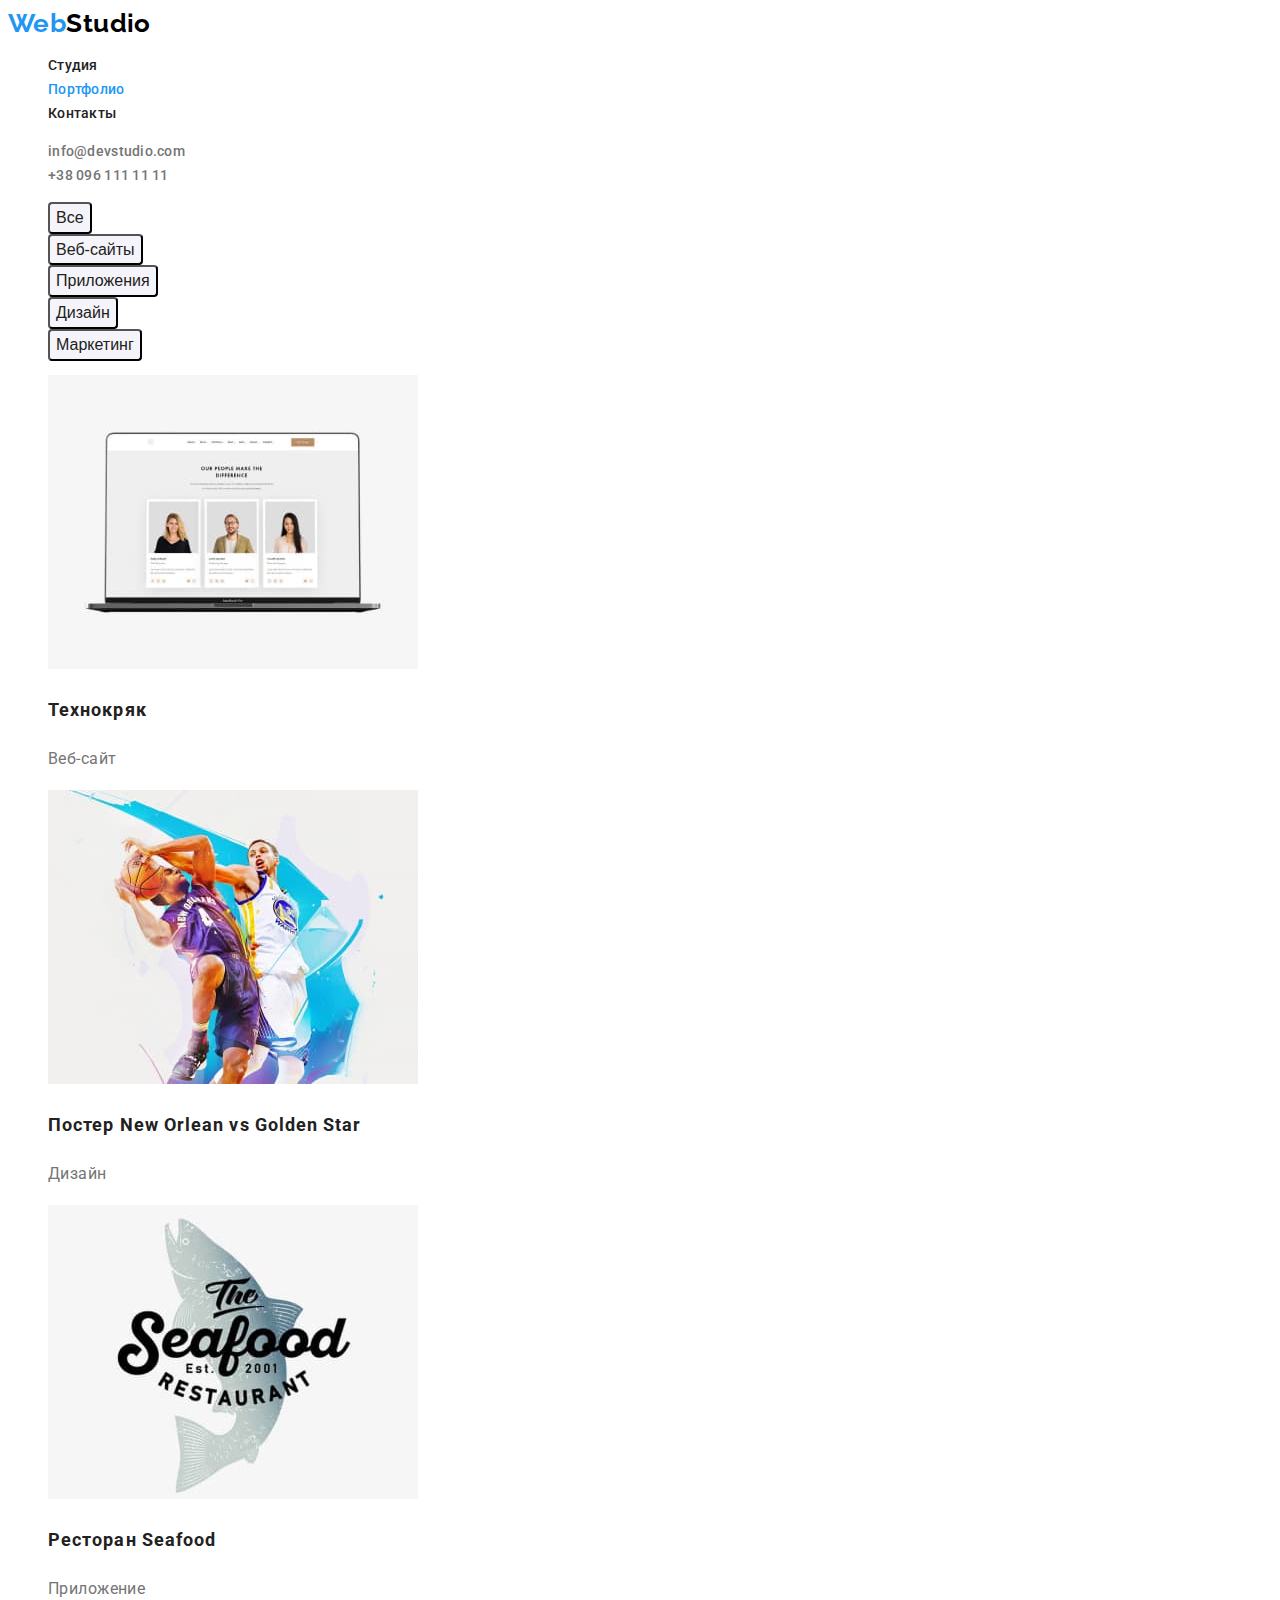
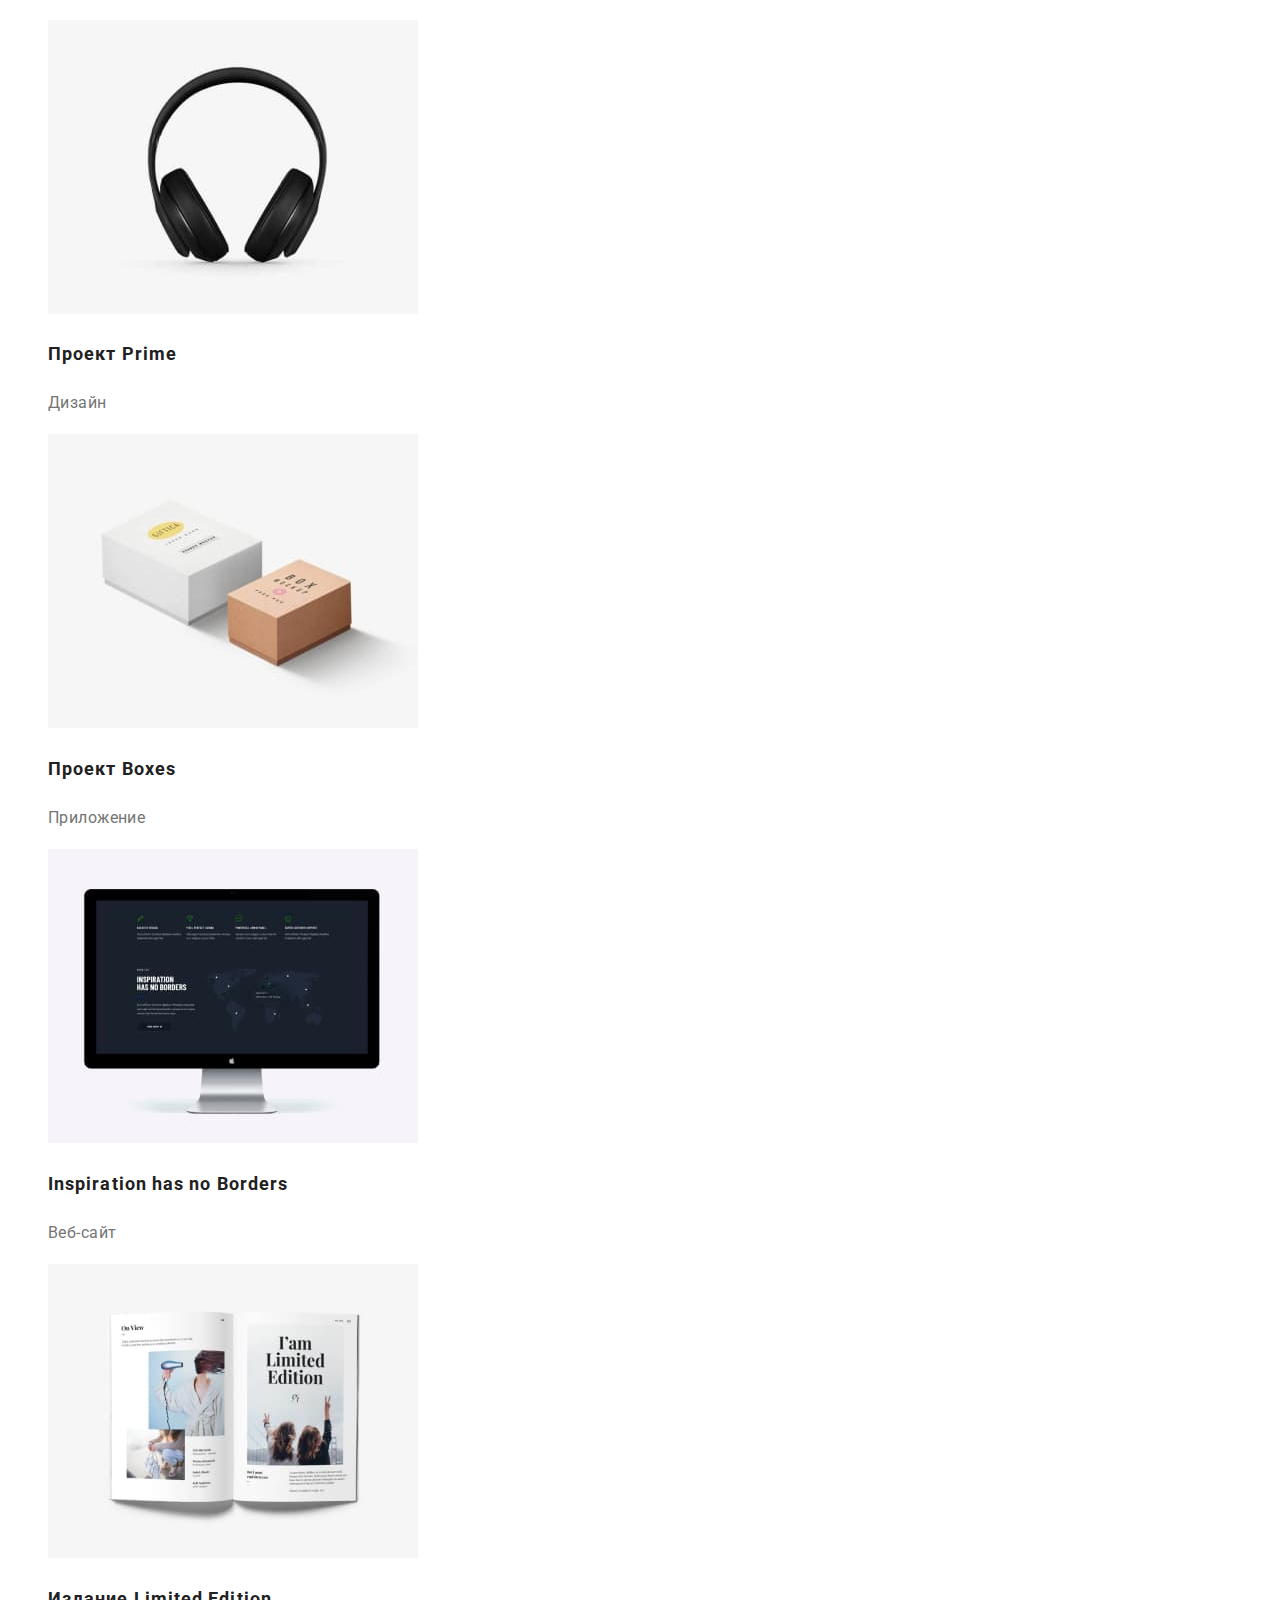
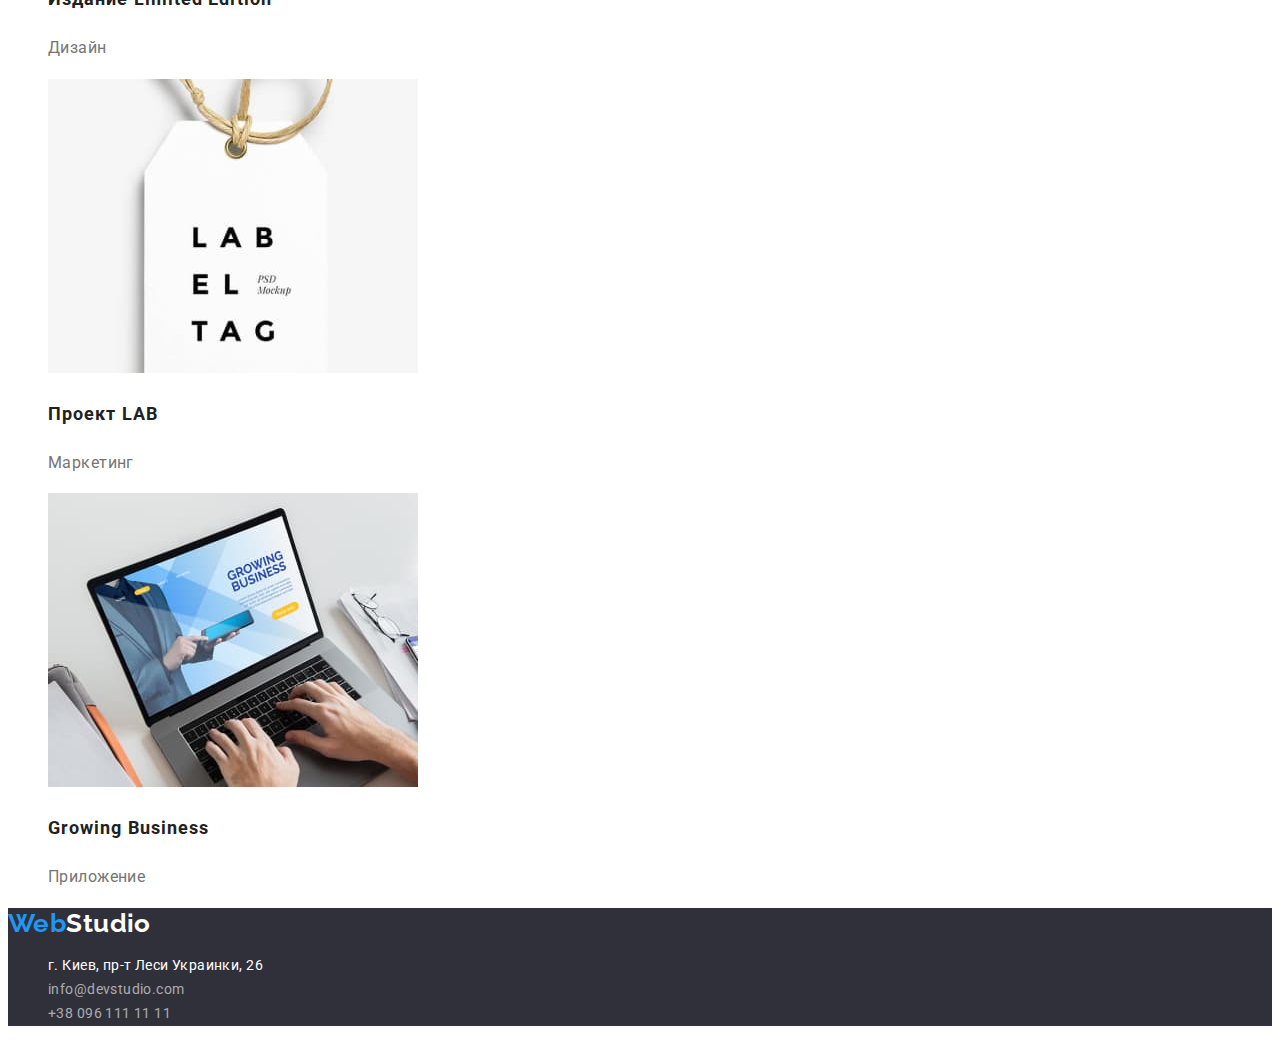
==== portfolio.html @ 273ff17f "склонировал репозиторий" ====
<!DOCTYPE html>
<html lang="ru">
  <head>
    <meta charset="UTF-8" />
    <meta http-equiv="X-UA-Compatible" content="IE=edge" />
    <meta name="viewport" content="width=device-width, initial-scale=1.0" />
    <link
      rel="stylesheet"
      href="https://cdnjs.cloudflare.com/ajax/libs/modern-normalize/1.1.0/modern-normalize.min.css"
      integrity="sha512-wpPYUAdjBVSE4KJnH1VR1HeZfpl1ub8YT/NKx4PuQ5NmX2tKuGu6U/JRp5y+Y8XG2tV+wKQpNHVUX03MfMFn9Q=="
      crossorigin="anonymous"
      referrerpolicy="no-referrer"
    />
    <link rel="preconnect" href="https://fonts.googleapis.com" />
    <link rel="preconnect" href="https://fonts.gstatic.com" crossorigin />
    <link
      href="https://fonts.googleapis.com/css2?family=Raleway:wght@700&family=Roboto:wght@400;500;700;900&display=swap"
      rel="stylesheet"
    />
    <link rel="stylesheet" href="./css/style.css" />
    <title>Портфолио</title>
  </head>
  <body>
    <header>
      <nav>
        <a class="logo link" href="./index.html">Web<span class="logo-dark">Studio</span></a>
        <ul class="site-nav list">
          <li class="item"><a class="link" href="./index.html">Студия</a></li>
          <li class="item"><a class="link current" href="./portfolio.html">Портфолио</a></li>
          <li class="item"><a class="link" href="/">Контакты</a></li>
        </ul>
      </nav>
      <ul class="contacts-nav list">
        <li class="item">
          <a class="link" href="mailto:info@devstudio.com">info@devstudio.com</a>
        </li>
        <li class="item"><a class="link" href="tel:+380961111111">+38 096 111 11 11</a></li>
      </ul>
    </header>
    <main>
      <section class="section">
        <div class="container">
          <h1 class="filter-title visually-hidden">Фильтр наших работ</h1>
          <ul class="filter list">
            <li class="filter-item"><button class="filter-button" type="button">Все</button></li>
            <li class="filter-item">
              <button class="filter-button" type="button">Веб-сайты</button>
            </li>
            <li class="filter-item">
              <button class="filter-button" type="button">Приложения</button>
            </li>
            <li class="filter-item"><button class="filter-button" type="button">Дизайн</button></li>
            <li class="filter-item">
              <button class="filter-button" type="button">Маркетинг</button>
            </li>
          </ul>
          <ul class="section-items list">
            <li class="section-item">
              <img src="./images/pimg1.jpg" alt="Страница веб-сайта" width="370" />
              <h2 class="subtitle">Технокряк</h2>
              <p class="text">Веб-сайт</p>
            </li>
            <li class="section-item">
              <img src="./images/pimg2.jpg" alt="Постер New Orlean vs Golden Star" width="370" />
              <h2 class="subtitle">Постер New Orlean vs Golden Star</h2>
              <p class="text">Дизайн</p>
            </li>
            <li class="section-item">
              <img src="./images/pimg3.jpg" alt="Ресторан Seafood" width="370" />
              <h2 class="subtitle">Ресторан Seafood</h2>
              <p class="text">Приложение</p>
            </li>
            <li class="section-item">
              <img src="./images/pimg4.jpg" alt="Наушники" width="370" />
              <h2 class="subtitle">Проект Prime</h2>
              <p class="text">Дизайн</p>
            </li>
            <li class="section-item">
              <img src="./images/pimg5.jpg" alt="Белая и коричневая коробки" width="370" />
              <h2 class="subtitle">Проект Boxes</h2>
              <p class="text">Приложение</p>
            </li>
            <li class="section-item">
              <img
                src="./images/pimg6.jpg"
                alt="Страница сайта Inspiration has no Borders"
                width="370"
              />
              <h2 class="subtitle">Inspiration has no Borders</h2>
              <p class="text">Веб-сайт</p>
            </li>
            <li class="section-item">
              <img src="./images/pimg7.jpg" alt="Открытый журнал" width="370" />
              <h2 class="subtitle">Издание Limited Edition</h2>
              <p class="text">Дизайн</p>
            </li>
            <li class="section-item">
              <img src="./images/pimg8.jpg" alt="Брелок с надписью LAB EL TAG" width="370" />
              <h2 class="subtitle">Проект LAB</h2>
              <p class="text">Маркетинг</p>
            </li>
            <li class="section-item">
              <img
                src="./images/pimg9.jpg"
                alt="Открытый ноутбук со страницей Growing Business"
                width="370"
              />
              <h2 class="subtitle">Growing Business</h2>
              <p class="text">Приложение</p>
            </li>
          </ul>
        </div>
      </section>
    </main>
    <footer>
      <section class="footer">
        <a class="logo link" href="./index.html">Web<span class="logo-white">Studio</span></a>
        <address class="adress">
          <ul class="adress-info list">
            <li class="item-text">г. Киев, пр-т Леси Украинки, 26</li>
            <li class="item">
              <a class="link" href="mailto:info@devstudio.com">info@devstudio.com</a>
            </li>
            <li class="item"><a class="link" href="tel:+380961111111">+38 096 111 11 11</a></li>
          </ul>
        </address>
      </section>
    </footer>
  </body>
</html>
---- css/style.css ----
:root {
  --text-color-logo: #2196f3;
  --text-color-sec: #212121;
  --text-color-main: #757575;
  --text-color-white: #ffffff;
  --herobgc: #2f303a;
  --mainbgc: #ffffff;
  --secbgc: #f5f4fa;
}
body {
  font-family: Roboto, sans-serif;
  font-size: 14px;
  line-height: 1.71;
  letter-spacing: 0.03em;
  color: var(--text-color-main);
}
.link {
  text-decoration: none;
}
.list {
  list-style-type: none;
}
/* header */
.logo {
  font-family: Raleway;
  font-weight: 700;
  font-size: 26px;
  line-height: 1.19;
  color: var(--text-color-logo);
}
.logo-dark {
  color: #000000;
}
.logo-white {
  color: var(--text-color-white);
}
.site-nav .link:hover,
.site-nav .link:focus {
  color: var(--text-color-logo);
}
.site-nav .link.current {
  color: var(--text-color-logo);
}
.site-nav .link {
  font-weight: 500;
  line-height: 1.14;
  letter-spacing: 0.02em;
  color: var(--text-color-sec);
}
.contacts-nav .link {
  font-weight: 500;
  line-height: 1.14;
  letter-spacing: 0.02em;
  color: var(--text-color-main);
}
.contacts-nav .link:focus,
.contacts-nav .link:hover {
  color: var(--text-color-logo);
}
/* Studio */ /* hero */
.hero {
  background: var(--herobgc);
}
.hero-title {
  font-weight: 900;
  font-size: 44px;
  line-height: 1.36;
  letter-spacing: 0.06em;
  text-transform: uppercase;
  color: var(--text-color-white);
}
.hero-button {
  cursor: pointer;
  font-family: Roboto;
  font-weight: 700;
  font-size: 16px;
  line-height: 1.87;
  text-align: center;
  letter-spacing: 0.06em;
  color: var(--text-color-white);

  background: var(--text-color-logo);
  box-shadow: 0px 4px 4px rgba(0, 0, 0, 0.15);
  border-radius: 4px;
}
/* main */
.section-title {
  font-weight: 700;
  font-size: 36px;
  line-height: 1.16;
  color: var(--text-color-sec);
}
.visually-hidden {
  position: absolute;
  clip: rect(0 0 0 0);
  width: 1px;
  height: 1px;
  margin: -1px;
}
.features-title {
  font-weight: 700;
  line-height: 1.14;
  text-transform: uppercase;
  color: var(--text-color-sec);
}
.section-header {
  font-weight: 500;
  font-size: 16px;
  line-height: 1.18;
  color: var(--text-color-sec);
}

/* footer */
.footer {
  background: var(--herobgc);
}
.adress {
  font-style: normal;
}
.list .item-text {
  color: var(--text-color-white);
}
.adress-info .link {
  color: rgba(255, 255, 255, 0.6);
}
.adress-info .link:focus,
.adress-info .link:hover {
  color: var(--text-color-logo);
}

/* portfolio */
/* button */
.filter .filter-button:focus,
.filter .filter-button:hover {
  color: var(--text-color-white);
  background-color: var(--text-color-logo);
  box-shadow: 0px 3px 1px rgba(0, 0, 0, 0.1), 0px 1px 2px rgba(0, 0, 0, 0.08),
    0px 2px 2px rgba(0, 0, 0, 0.12);
  border-radius: 4px;
}

.filter-button {
  cursor: pointer;
  font-weight: 500;
  font-size: 16px;
  line-height: 1.62;
  text-align: center;
  color: var(--text-color-sec);
  background-color: var(--secbgc);
  border-radius: 4px;
}
.section-items .subtitle {
  font-weight: 700;
  font-size: 18px;
  line-height: 2;
  letter-spacing: 0.06em;
  color: var(--text-color-sec);
}
.section-items .text {
  font-size: 16px;
  line-height: 1.87;
}
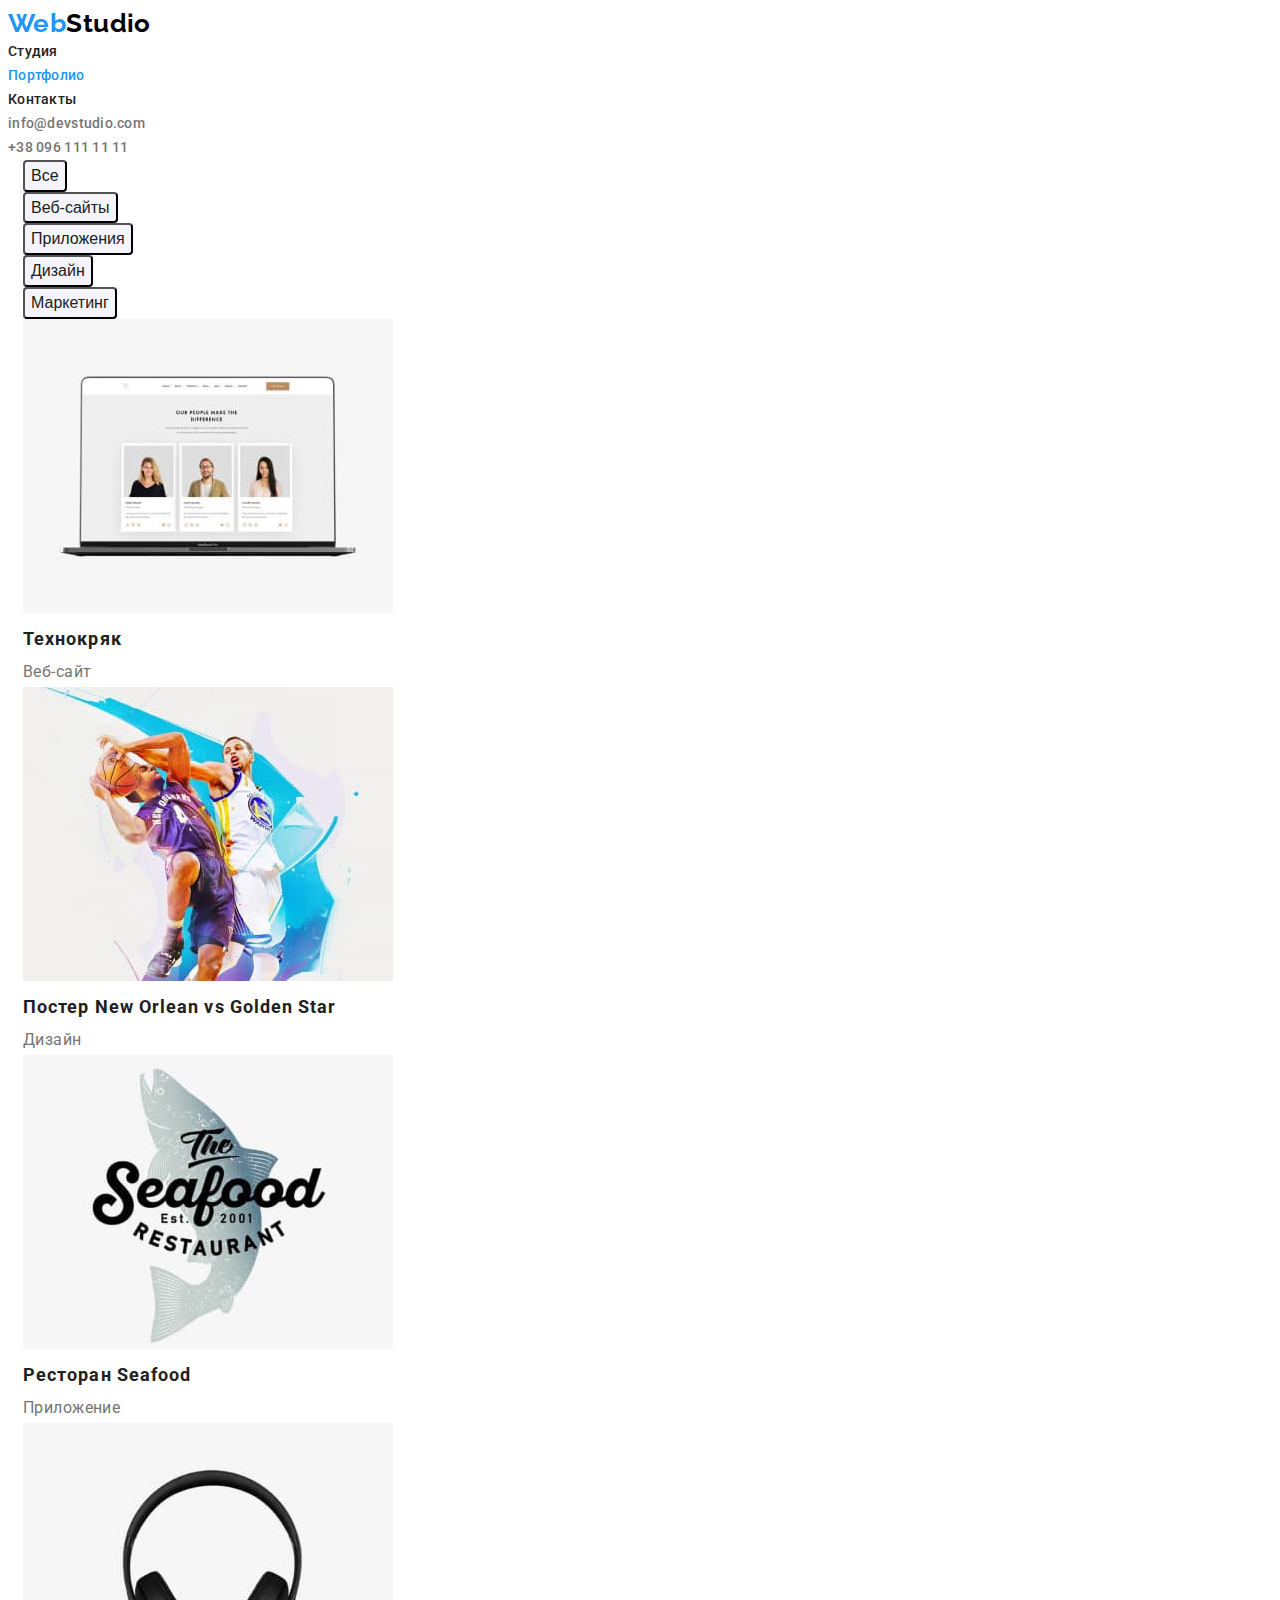
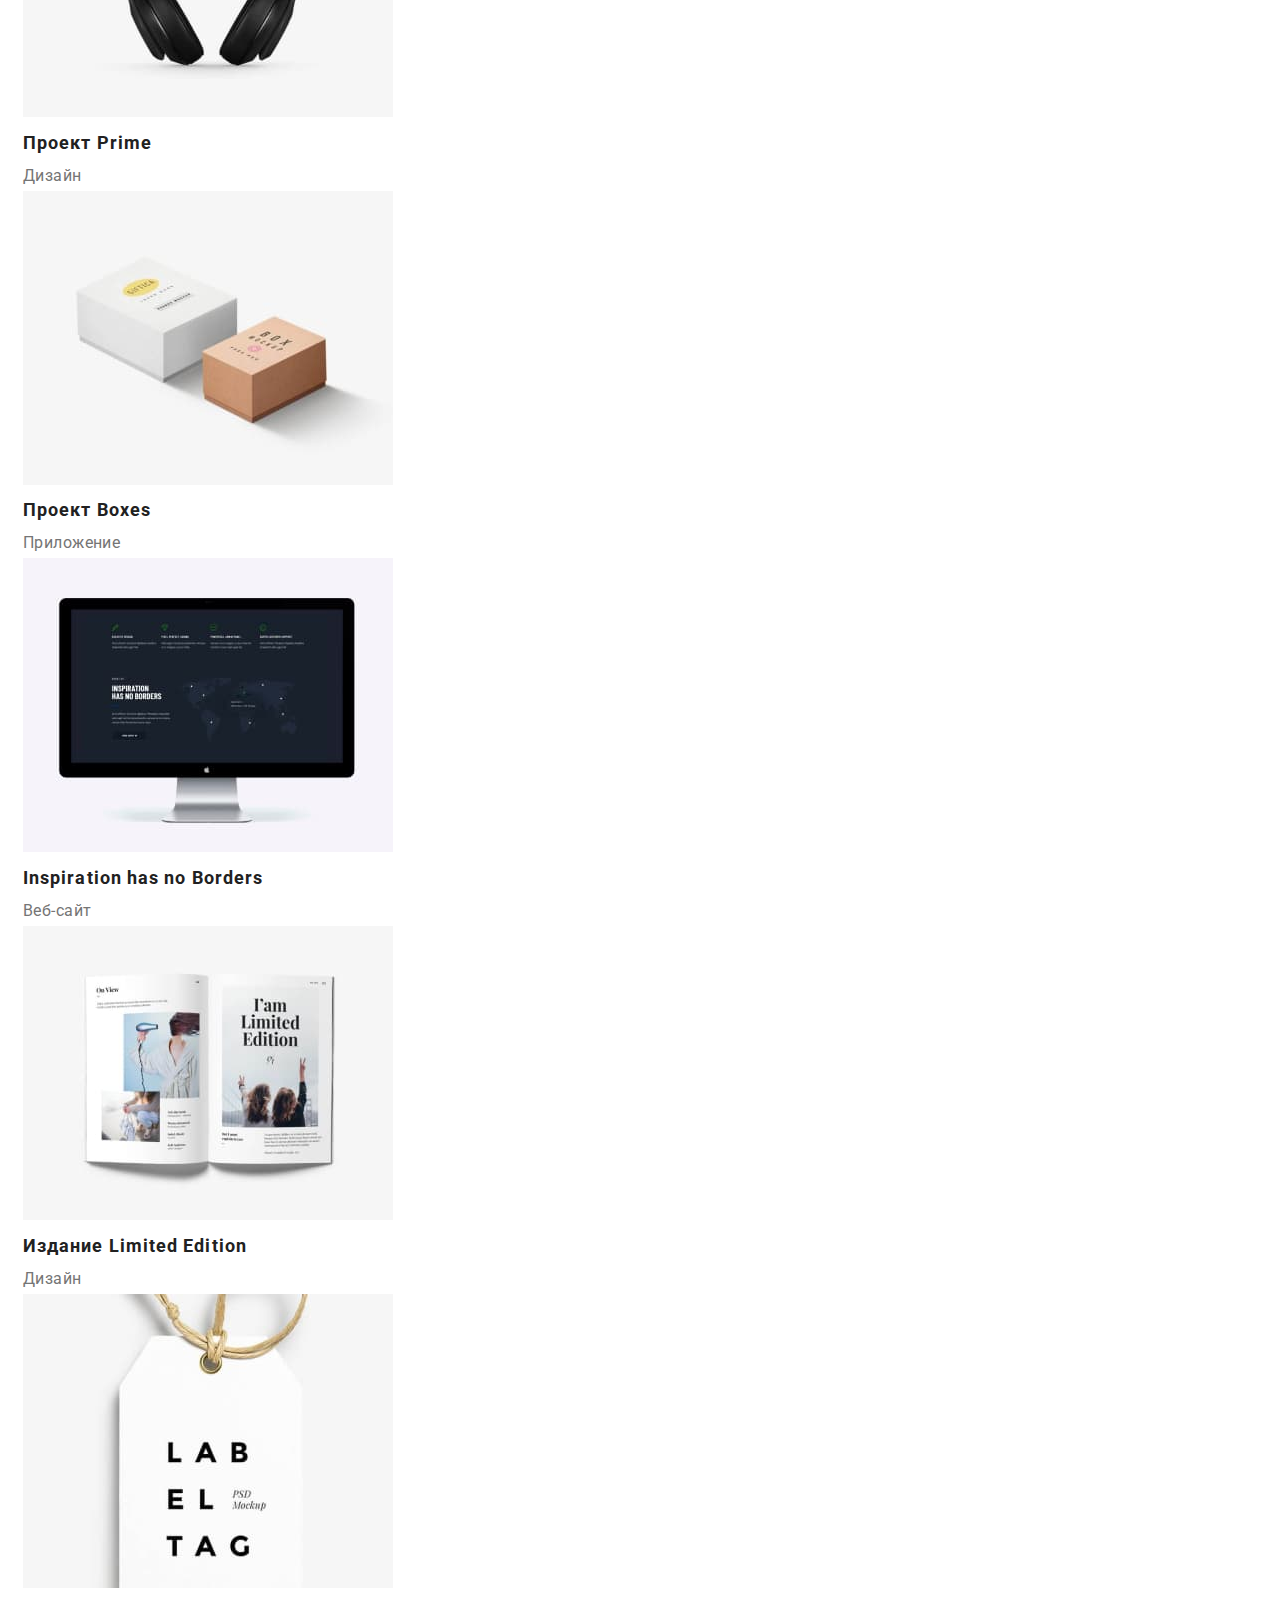
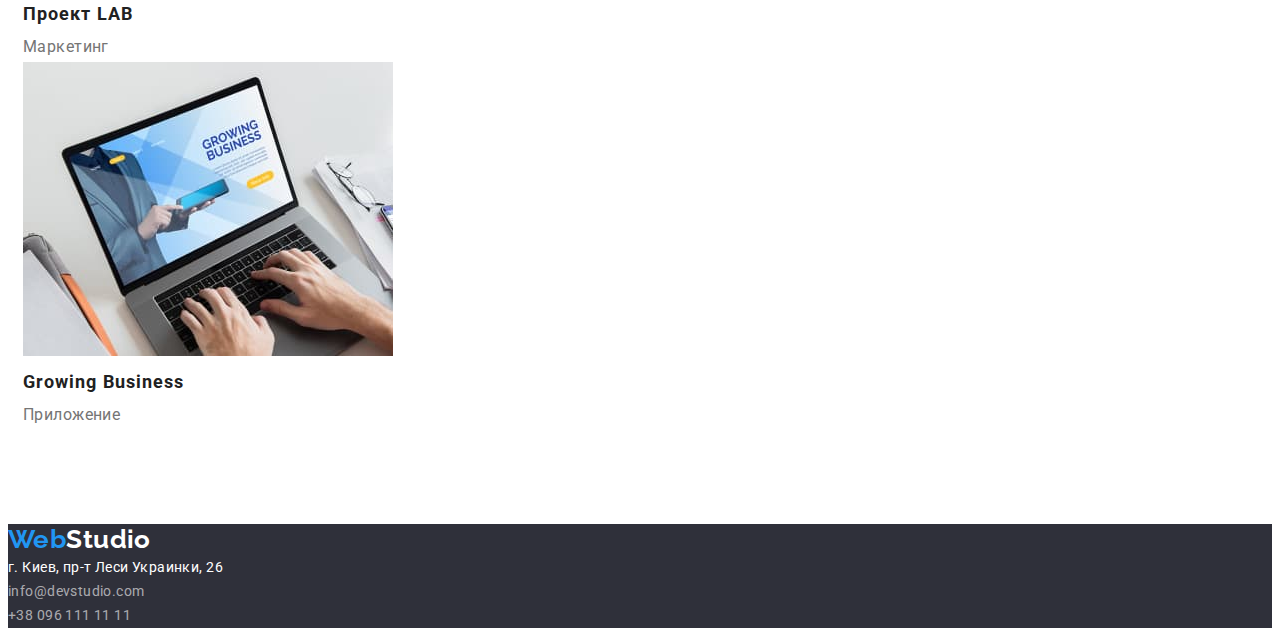
==== commit b740e0d1: "Добавил отступы" ====
--- a/portfolio.html
+++ b/portfolio.html
@@ -4,18 +4,18 @@
     <meta charset="UTF-8" />
     <meta http-equiv="X-UA-Compatible" content="IE=edge" />
     <meta name="viewport" content="width=device-width, initial-scale=1.0" />
+    <link rel="preconnect" href="https://fonts.googleapis.com" />
+    <link rel="preconnect" href="https://fonts.gstatic.com" crossorigin />
+    <link
+      href="https://fonts.googleapis.com/css2?family=Raleway:wght@700&family=Roboto:wght@400;500;700;900&display=swap"
+      rel="stylesheet"
+    />
     <link
       rel="stylesheet"
       href="https://cdnjs.cloudflare.com/ajax/libs/modern-normalize/1.1.0/modern-normalize.min.css"
       integrity="sha512-wpPYUAdjBVSE4KJnH1VR1HeZfpl1ub8YT/NKx4PuQ5NmX2tKuGu6U/JRp5y+Y8XG2tV+wKQpNHVUX03MfMFn9Q=="
       crossorigin="anonymous"
       referrerpolicy="no-referrer"
-    />
-    <link rel="preconnect" href="https://fonts.googleapis.com" />
-    <link rel="preconnect" href="https://fonts.gstatic.com" crossorigin />
-    <link
-      href="https://fonts.googleapis.com/css2?family=Raleway:wght@700&family=Roboto:wght@400;500;700;900&display=swap"
-      rel="stylesheet"
     />
     <link rel="stylesheet" href="./css/style.css" />
     <title>Портфолио</title>
--- a/css/style.css
+++ b/css/style.css
@@ -14,11 +14,25 @@
   letter-spacing: 0.03em;
   color: var(--text-color-main);
 }
+h1,
+h2,
+h3,
+p {
+  margin-top: 0;
+  margin-bottom: 0;
+}
 .link {
   text-decoration: none;
 }
 .list {
   list-style-type: none;
+  padding: 0;
+  margin: 0;
+}
+.container {
+  width: 1200px;
+  padding-left: 15px;
+  padding-right: 15px;
 }
 /* header */
 .logo {
@@ -59,9 +73,14 @@
 }
 /* Studio */ /* hero */
 .hero {
+  margin-bottom: 94px;
+  text-align: center;
+  width: 1600px;
+  height: 600px;
   background: var(--herobgc);
 }
 .hero-title {
+  margin-bottom: 30px;
   font-weight: 900;
   font-size: 44px;
   line-height: 1.36;
@@ -78,13 +97,16 @@
   text-align: center;
   letter-spacing: 0.06em;
   color: var(--text-color-white);
-
-  background: var(--text-color-logo);
+  min-width: 200px;
+  background-color: var(--text-color-logo);
   box-shadow: 0px 4px 4px rgba(0, 0, 0, 0.15);
   border-radius: 4px;
+  border-color: transparent;
 }
 /* main */
 .section-title {
+  margin-bottom: 50px;
+  text-align: center;
   font-weight: 700;
   font-size: 36px;
   line-height: 1.16;
@@ -97,11 +119,18 @@
   height: 1px;
   margin: -1px;
 }
+.features {
+  margin-bottom: 94px;
+}
 .features-title {
+  margin-bottom: 10px;
   font-weight: 700;
   line-height: 1.14;
   text-transform: uppercase;
   color: var(--text-color-sec);
+}
+.section-items {
+  margin-bottom: 94px;
 }
 .section-header {
   font-weight: 500;
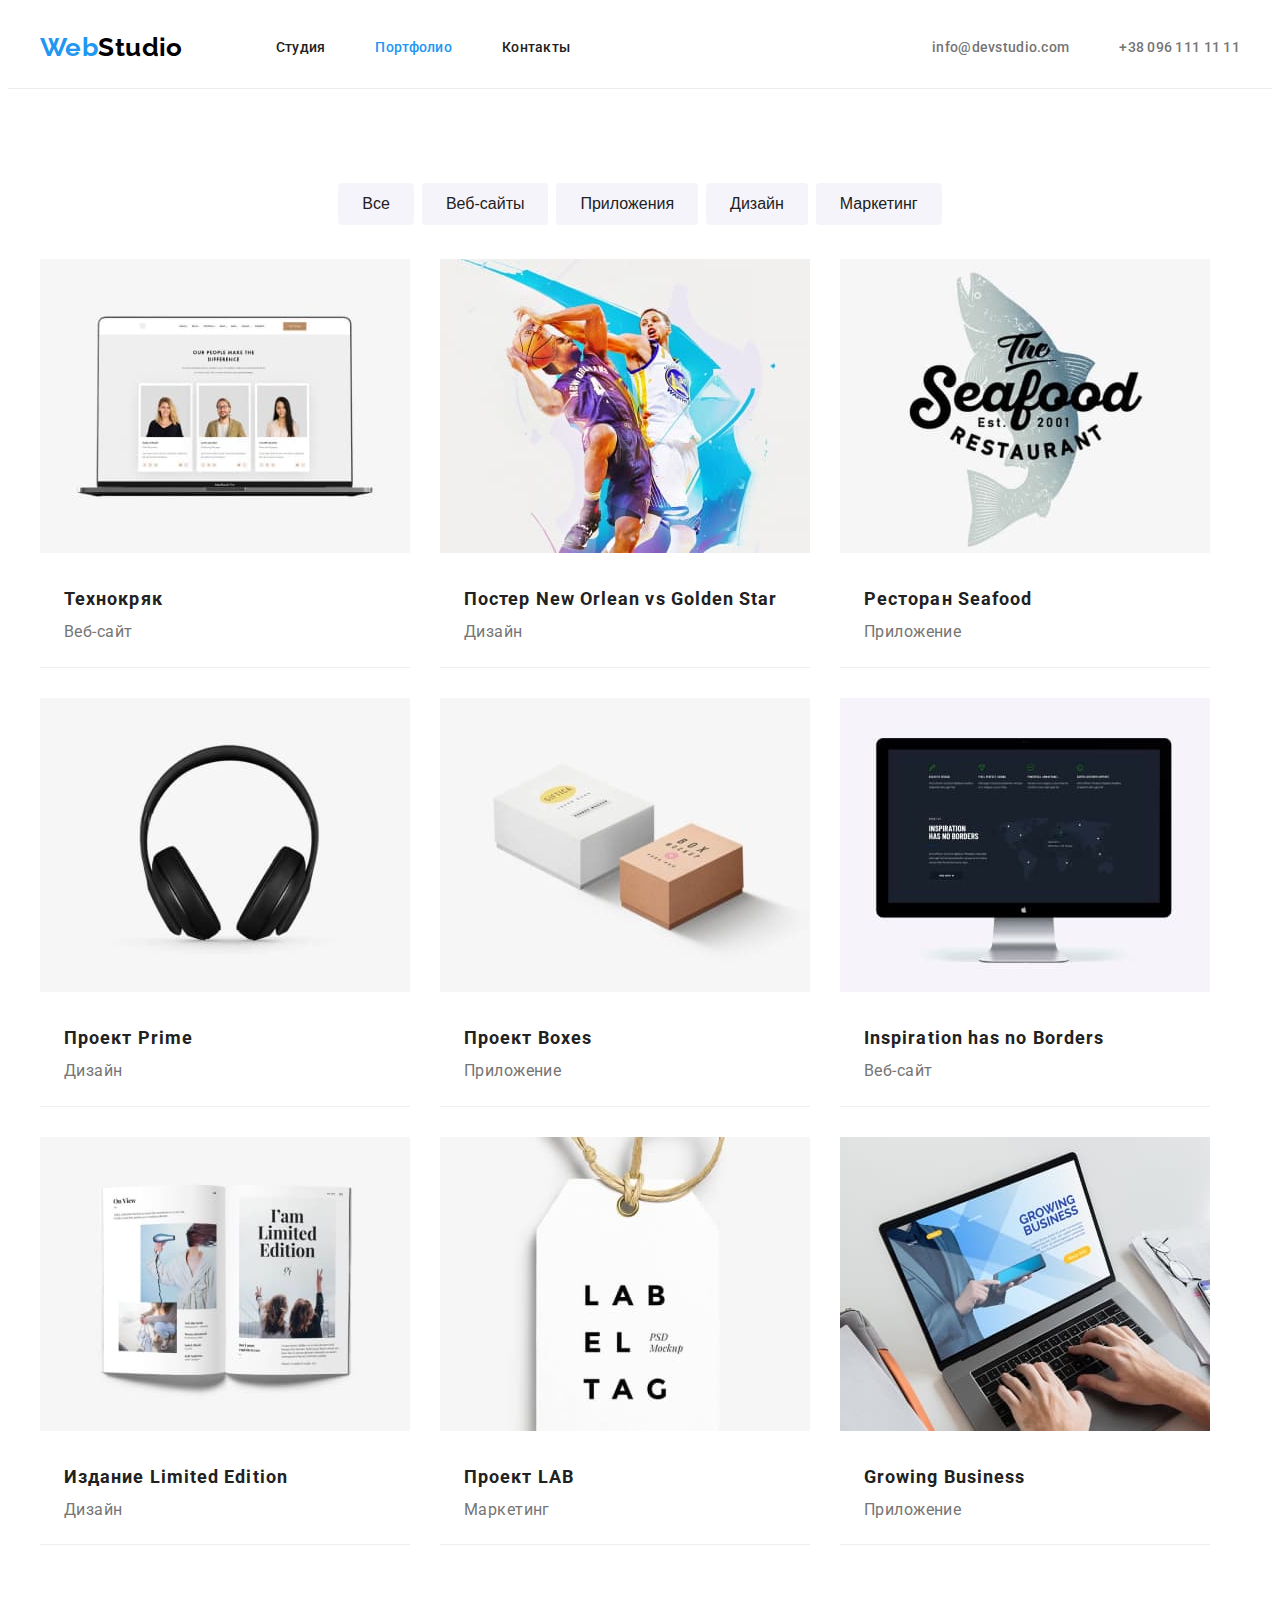
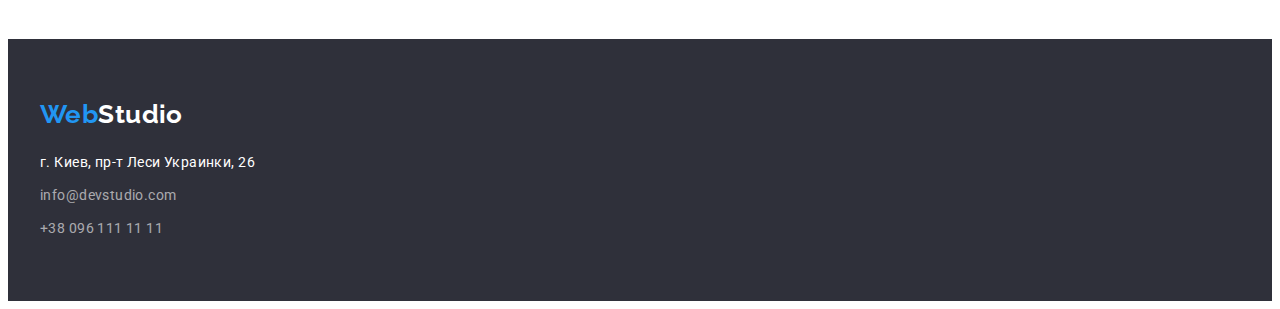
==== commit 013deadf: "Закончил позиционирование" ====
--- a/portfolio.html
+++ b/portfolio.html
@@ -21,23 +21,26 @@
     <title>Портфолио</title>
   </head>
   <body>
-    <header>
-      <nav>
-        <a class="logo link" href="./index.html">Web<span class="logo-dark">Studio</span></a>
-        <ul class="site-nav list">
-          <li class="item"><a class="link" href="./index.html">Студия</a></li>
-          <li class="item"><a class="link current" href="./portfolio.html">Портфолио</a></li>
-          <li class="item"><a class="link" href="/">Контакты</a></li>
+    <header class="page-header">
+      <div class="container main-nav">
+        <nav class="left-nav">
+          <a class="logo link" href="./index.html">Web<span class="logo-dark">Studio</span></a>
+          <ul class="site-nav list">
+            <li class="item"><a class="link" href="./index.html">Студия</a></li>
+            <li class="item"><a class="link current" href="./portfolio.html">Портфолио</a></li>
+            <li class="item"><a class="link" href="/">Контакты</a></li>
+          </ul>
+        </nav>
+        <ul class="contacts-nav list">
+          <li class="item">
+            <a class="link" href="mailto:info@devstudio.com">info@devstudio.com</a>
+          </li>
+          <li class="item"><a class="link" href="tel:+380961111111">+38 096 111 11 11</a></li>
         </ul>
-      </nav>
-      <ul class="contacts-nav list">
-        <li class="item">
-          <a class="link" href="mailto:info@devstudio.com">info@devstudio.com</a>
-        </li>
-        <li class="item"><a class="link" href="tel:+380961111111">+38 096 111 11 11</a></li>
-      </ul>
+      </div>
     </header>
     <main>
+      <!-- Фильтр наших работ -->
       <section class="section">
         <div class="container">
           <h1 class="filter-title visually-hidden">Фильтр наших работ</h1>
@@ -54,31 +57,42 @@
               <button class="filter-button" type="button">Маркетинг</button>
             </li>
           </ul>
+          <!-- Примеры работ -->
           <ul class="section-items list">
             <li class="section-item">
               <img src="./images/pimg1.jpg" alt="Страница веб-сайта" width="370" />
-              <h2 class="subtitle">Технокряк</h2>
-              <p class="text">Веб-сайт</p>
+              <div class="examples">
+                <h2 class="subtitle">Технокряк</h2>
+                <p class="text">Веб-сайт</p>
+              </div>
             </li>
             <li class="section-item">
               <img src="./images/pimg2.jpg" alt="Постер New Orlean vs Golden Star" width="370" />
-              <h2 class="subtitle">Постер New Orlean vs Golden Star</h2>
-              <p class="text">Дизайн</p>
+              <div class="examples">
+                <h2 class="subtitle">Постер New Orlean vs Golden Star</h2>
+                <p class="text">Дизайн</p>
+              </div>
             </li>
             <li class="section-item">
               <img src="./images/pimg3.jpg" alt="Ресторан Seafood" width="370" />
-              <h2 class="subtitle">Ресторан Seafood</h2>
-              <p class="text">Приложение</p>
+              <div class="examples">
+                <h2 class="subtitle">Ресторан Seafood</h2>
+                <p class="text">Приложение</p>
+              </div>
             </li>
             <li class="section-item">
               <img src="./images/pimg4.jpg" alt="Наушники" width="370" />
-              <h2 class="subtitle">Проект Prime</h2>
-              <p class="text">Дизайн</p>
+              <div class="examples">
+                <h2 class="subtitle">Проект Prime</h2>
+                <p class="text">Дизайн</p>
+              </div>
             </li>
             <li class="section-item">
               <img src="./images/pimg5.jpg" alt="Белая и коричневая коробки" width="370" />
-              <h2 class="subtitle">Проект Boxes</h2>
-              <p class="text">Приложение</p>
+              <div class="examples">
+                <h2 class="subtitle">Проект Boxes</h2>
+                <p class="text">Приложение</p>
+              </div>
             </li>
             <li class="section-item">
               <img
@@ -86,18 +100,24 @@
                 alt="Страница сайта Inspiration has no Borders"
                 width="370"
               />
-              <h2 class="subtitle">Inspiration has no Borders</h2>
-              <p class="text">Веб-сайт</p>
+              <div class="examples">
+                <h2 class="subtitle">Inspiration has no Borders</h2>
+                <p class="text">Веб-сайт</p>
+              </div>
             </li>
             <li class="section-item">
               <img src="./images/pimg7.jpg" alt="Открытый журнал" width="370" />
-              <h2 class="subtitle">Издание Limited Edition</h2>
-              <p class="text">Дизайн</p>
+              <div class="examples">
+                <h2 class="subtitle">Издание Limited Edition</h2>
+                <p class="text">Дизайн</p>
+              </div>
             </li>
             <li class="section-item">
               <img src="./images/pimg8.jpg" alt="Брелок с надписью LAB EL TAG" width="370" />
-              <h2 class="subtitle">Проект LAB</h2>
-              <p class="text">Маркетинг</p>
+              <div class="examples">
+                <h2 class="subtitle">Проект LAB</h2>
+                <p class="text">Маркетинг</p>
+              </div>
             </li>
             <li class="section-item">
               <img
@@ -105,8 +125,10 @@
                 alt="Открытый ноутбук со страницей Growing Business"
                 width="370"
               />
-              <h2 class="subtitle">Growing Business</h2>
-              <p class="text">Приложение</p>
+              <div class="examples">
+                <h2 class="subtitle">Growing Business</h2>
+                <p class="text">Приложение</p>
+              </div>
             </li>
           </ul>
         </div>
@@ -114,16 +136,20 @@
     </main>
     <footer>
       <section class="footer">
-        <a class="logo link" href="./index.html">Web<span class="logo-white">Studio</span></a>
-        <address class="adress">
-          <ul class="adress-info list">
-            <li class="item-text">г. Киев, пр-т Леси Украинки, 26</li>
-            <li class="item">
-              <a class="link" href="mailto:info@devstudio.com">info@devstudio.com</a>
-            </li>
-            <li class="item"><a class="link" href="tel:+380961111111">+38 096 111 11 11</a></li>
-          </ul>
-        </address>
+        <div class="container">
+          <a class="logo link" href="./index.html">Web<span class="logo-white">Studio</span></a>
+          <address class="adress">
+            <ul class="adress-info list">
+              <li class="item">
+                <a class="link adress-link" href="#">г. Киев, пр-т Леси Украинки, 26</a>
+              </li>
+              <li class="item">
+                <a class="link" href="mailto:info@devstudio.com">info@devstudio.com</a>
+              </li>
+              <li class="item"><a class="link" href="tel:+380961111111">+38 096 111 11 11</a></li>
+            </ul>
+          </address>
+        </div>
       </section>
     </footer>
   </body>
--- a/css/style.css
+++ b/css/style.css
@@ -31,11 +31,26 @@
 }
 .container {
   width: 1200px;
-  padding-left: 15px;
-  padding-right: 15px;
+  padding: 0 15px;
+  margin: 0 auto;
 }
 /* header */
+.page-header {
+  border-bottom-width: 1px;
+  border-bottom-style: solid;
+  border-bottom-color: #ececec;
+  min-height: 80px;
+}
+.main-nav {
+  display: flex;
+  align-items: center;
+}
+.left-nav {
+  display: flex;
+}
 .logo {
+  margin-top: 24px;
+  margin-bottom: 25px;
   font-family: Raleway;
   font-weight: 700;
   font-size: 26px;
@@ -47,6 +62,14 @@
 }
 .logo-white {
   color: var(--text-color-white);
+}
+.site-nav {
+  display: flex;
+  align-items: center;
+  margin-left: 93px;
+}
+.site-nav .item:not(:last-child) {
+  margin-right: 50px;
 }
 .site-nav .link:hover,
 .site-nav .link:focus {
@@ -60,6 +83,13 @@
   line-height: 1.14;
   letter-spacing: 0.02em;
   color: var(--text-color-sec);
+}
+.contacts-nav {
+  display: flex;
+  margin-left: auto;
+}
+.contacts-nav .item:not(:last-child) {
+  margin-right: 50px;
 }
 .contacts-nav .link {
   font-weight: 500;
@@ -74,13 +104,18 @@
 /* Studio */ /* hero */
 .hero {
   margin-bottom: 94px;
+  padding: 200px 0 280px;
+  margin-left: auto;
+  margin-right: auto;
   text-align: center;
-  width: 1600px;
-  height: 600px;
+  min-height: 600px;
   background: var(--herobgc);
 }
 .hero-title {
   margin-bottom: 30px;
+  margin-left: auto;
+  margin-right: auto;
+  width: 696px;
   font-weight: 900;
   font-size: 44px;
   line-height: 1.36;
@@ -94,10 +129,10 @@
   font-weight: 700;
   font-size: 16px;
   line-height: 1.87;
-  text-align: center;
   letter-spacing: 0.06em;
   color: var(--text-color-white);
   min-width: 200px;
+  min-height: 50px;
   background-color: var(--text-color-logo);
   box-shadow: 0px 4px 4px rgba(0, 0, 0, 0.15);
   border-radius: 4px;
@@ -120,7 +155,14 @@
   margin: -1px;
 }
 .features {
+  display: flex;
   margin-bottom: 94px;
+}
+.features-item {
+  width: 270px;
+}
+.features-item:not(:last-child) {
+  margin-right: 30px;
 }
 .features-title {
   margin-bottom: 10px;
@@ -129,8 +171,46 @@
   text-transform: uppercase;
   color: var(--text-color-sec);
 }
-.section-items {
+.section-img {
+  display: flex;
   margin-bottom: 94px;
+}
+.section-item:not(:last-child) {
+  margin-right: 30px;
+}
+.picture {
+  display: block;
+}
+.team-desc {
+  padding: 30px 0;
+}
+.section-team {
+  min-height: 648px;
+  margin-left: auto;
+  margin-right: auto;
+  background-color: var(--secbgc);
+}
+.subject {
+  padding-top: 94px;
+  padding-bottom: 50px;
+  margin-bottom: 0px;
+}
+.section-desc {
+  display: flex;
+  text-align: center;
+}
+.section-desc .item {
+  background: #ffffff;
+  box-shadow: 0px 1px 3px rgba(0, 0, 0, 0.12), 0px 1px 1px rgba(0, 0, 0, 0.14),
+    0px 2px 1px rgba(0, 0, 0, 0.2);
+  border-radius: 0px 0px 4px 4px;
+}
+
+.section-desc .item:not(:last-child) {
+  margin-right: 30px;
+}
+.section-desc .text {
+  padding-top: 10px;
 }
 .section-header {
   font-weight: 500;
@@ -141,24 +221,41 @@
 
 /* footer */
 .footer {
+  padding: 60px 0;
   background: var(--herobgc);
 }
 .adress {
   font-style: normal;
-}
-.list .item-text {
-  color: var(--text-color-white);
-}
+  margin-top: 20px;
+}
+
 .adress-info .link {
   color: rgba(255, 255, 255, 0.6);
 }
+.link.adress-link {
+  color: var(--text-color-white);
+}
 .adress-info .link:focus,
 .adress-info .link:hover {
   color: var(--text-color-logo);
 }
+.adress-info .item:not(:last-child) {
+  margin-bottom: 9px;
+}
 
 /* portfolio */
+
 /* button */
+.filter {
+  display: flex;
+  justify-content: center;
+  margin-top: 94px;
+  margin-bottom: 34px;
+}
+
+.filter-item:not(:last-child) {
+  margin-right: 8px;
+}
 .filter .filter-button:focus,
 .filter .filter-button:hover {
   color: var(--text-color-white);
@@ -170,6 +267,7 @@
 
 .filter-button {
   cursor: pointer;
+  padding: 6px 22px;
   font-weight: 500;
   font-size: 16px;
   line-height: 1.62;
@@ -177,6 +275,12 @@
   color: var(--text-color-sec);
   background-color: var(--secbgc);
   border-radius: 4px;
+  border-color: transparent;
+}
+.section-items {
+  display: flex;
+  flex-wrap: wrap;
+  margin-bottom: 94px;
 }
 .section-items .subtitle {
   font-weight: 700;
@@ -189,3 +293,22 @@
   font-size: 16px;
   line-height: 1.87;
 }
+.section-item {
+  margin-bottom: 30px;
+  margin-right: 30px;
+}
+.examples {
+  padding: 20px 24px;
+}
+.section-items .section-item {
+  background-color: #ffffff;
+  border-bottom-width: 1px;
+  border-bottom-style: solid;
+  border-bottom-color: #eeeeee;
+}
+.section-item:nth-child(3n) {
+  margin-right: 0;
+}
+.section-item:nth-last-child(-n + 3) {
+  margin-bottom: 0px;
+}
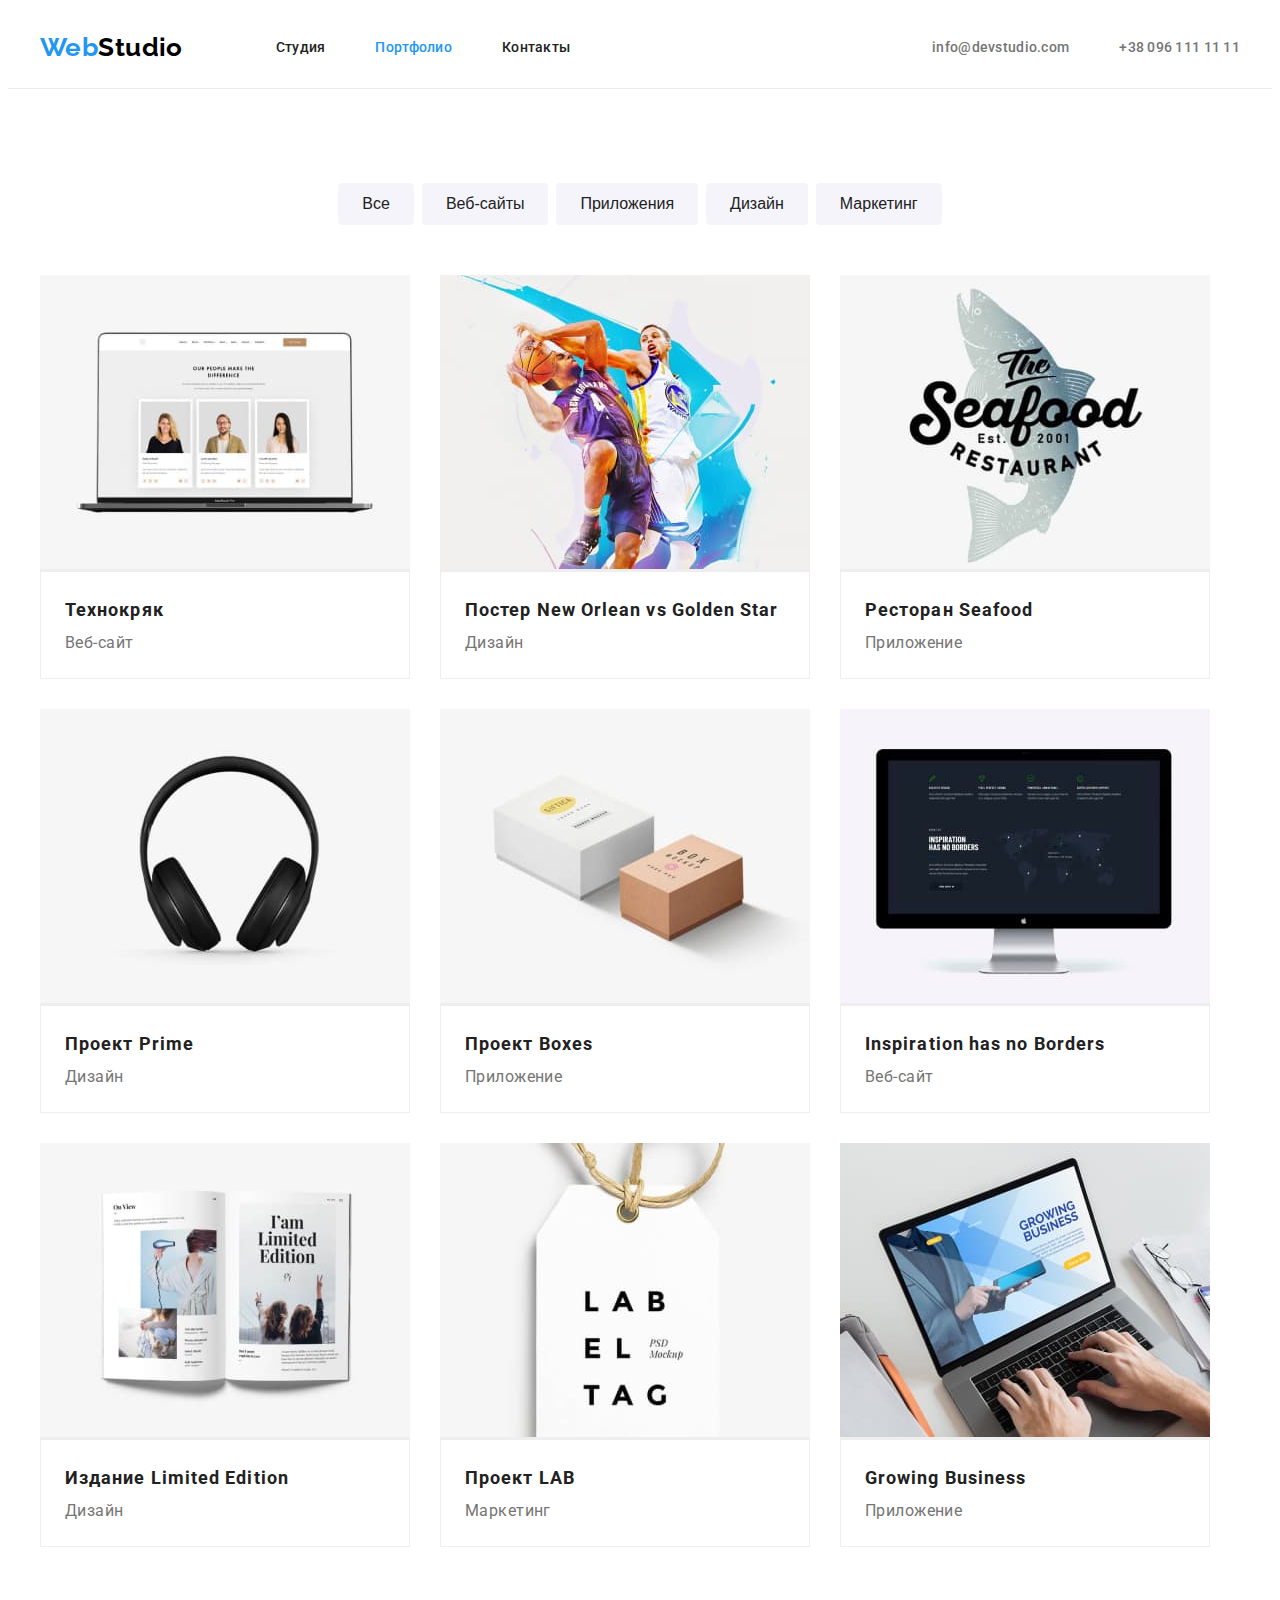
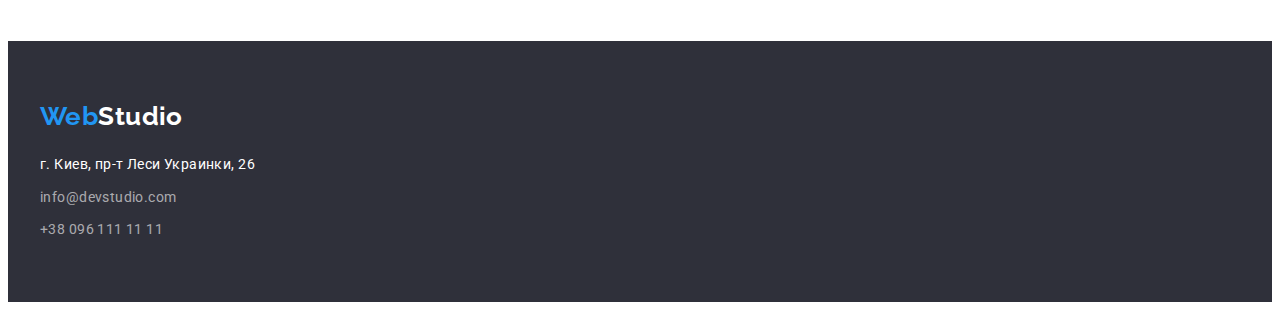
==== commit bc0f6c14: "Внес поправки после проверки ментора" ====
--- a/portfolio.html
+++ b/portfolio.html
@@ -25,13 +25,13 @@
       <div class="container main-nav">
         <nav class="left-nav">
           <a class="logo link" href="./index.html">Web<span class="logo-dark">Studio</span></a>
-          <ul class="site-nav list">
+          <ul class="site-nav">
             <li class="item"><a class="link" href="./index.html">Студия</a></li>
             <li class="item"><a class="link current" href="./portfolio.html">Портфолио</a></li>
             <li class="item"><a class="link" href="/">Контакты</a></li>
           </ul>
         </nav>
-        <ul class="contacts-nav list">
+        <ul class="contacts-nav">
           <li class="item">
             <a class="link" href="mailto:info@devstudio.com">info@devstudio.com</a>
           </li>
@@ -44,7 +44,7 @@
       <section class="section">
         <div class="container">
           <h1 class="filter-title visually-hidden">Фильтр наших работ</h1>
-          <ul class="filter list">
+          <ul class="filter">
             <li class="filter-item"><button class="filter-button" type="button">Все</button></li>
             <li class="filter-item">
               <button class="filter-button" type="button">Веб-сайты</button>
@@ -58,99 +58,97 @@
             </li>
           </ul>
           <!-- Примеры работ -->
-          <ul class="section-items list">
-            <li class="section-item">
+          <ul class="gallery-items">
+            <li class="gallery-item">
               <img src="./images/pimg1.jpg" alt="Страница веб-сайта" width="370" />
-              <div class="examples">
-                <h2 class="subtitle">Технокряк</h2>
-                <p class="text">Веб-сайт</p>
+              <div class="gallery-examples">
+                <h2 class="gallery-subtitle">Технокряк</h2>
+                <p class="gallery-text">Веб-сайт</p>
               </div>
             </li>
-            <li class="section-item">
+            <li class="gallery-item">
               <img src="./images/pimg2.jpg" alt="Постер New Orlean vs Golden Star" width="370" />
-              <div class="examples">
-                <h2 class="subtitle">Постер New Orlean vs Golden Star</h2>
-                <p class="text">Дизайн</p>
+              <div class="gallery-examples">
+                <h2 class="gallery-subtitle">Постер New Orlean vs Golden Star</h2>
+                <p class="gallery-text">Дизайн</p>
               </div>
             </li>
-            <li class="section-item">
+            <li class="gallery-item">
               <img src="./images/pimg3.jpg" alt="Ресторан Seafood" width="370" />
-              <div class="examples">
-                <h2 class="subtitle">Ресторан Seafood</h2>
-                <p class="text">Приложение</p>
+              <div class="gallery-examples">
+                <h2 class="gallery-subtitle">Ресторан Seafood</h2>
+                <p class="gallery-text">Приложение</p>
               </div>
             </li>
-            <li class="section-item">
+            <li class="gallery-item">
               <img src="./images/pimg4.jpg" alt="Наушники" width="370" />
-              <div class="examples">
-                <h2 class="subtitle">Проект Prime</h2>
-                <p class="text">Дизайн</p>
+              <div class="gallery-examples">
+                <h2 class="gallery-subtitle">Проект Prime</h2>
+                <p class="gallery-text">Дизайн</p>
               </div>
             </li>
-            <li class="section-item">
+            <li class="gallery-item">
               <img src="./images/pimg5.jpg" alt="Белая и коричневая коробки" width="370" />
-              <div class="examples">
-                <h2 class="subtitle">Проект Boxes</h2>
-                <p class="text">Приложение</p>
+              <div class="gallery-examples">
+                <h2 class="gallery-subtitle">Проект Boxes</h2>
+                <p class="gallery-text">Приложение</p>
               </div>
             </li>
-            <li class="section-item">
+            <li class="gallery-item">
               <img
                 src="./images/pimg6.jpg"
                 alt="Страница сайта Inspiration has no Borders"
                 width="370"
               />
-              <div class="examples">
-                <h2 class="subtitle">Inspiration has no Borders</h2>
-                <p class="text">Веб-сайт</p>
+              <div class="gallery-examples">
+                <h2 class="gallery-subtitle">Inspiration has no Borders</h2>
+                <p class="gallery-text">Веб-сайт</p>
               </div>
             </li>
-            <li class="section-item">
+            <li class="gallery-item">
               <img src="./images/pimg7.jpg" alt="Открытый журнал" width="370" />
-              <div class="examples">
-                <h2 class="subtitle">Издание Limited Edition</h2>
-                <p class="text">Дизайн</p>
+              <div class="gallery-examples">
+                <h2 class="gallery-subtitle">Издание Limited Edition</h2>
+                <p class="gallery-text">Дизайн</p>
               </div>
             </li>
-            <li class="section-item">
+            <li class="gallery-item">
               <img src="./images/pimg8.jpg" alt="Брелок с надписью LAB EL TAG" width="370" />
-              <div class="examples">
-                <h2 class="subtitle">Проект LAB</h2>
-                <p class="text">Маркетинг</p>
+              <div class="gallery-examples">
+                <h2 class="gallery-subtitle">Проект LAB</h2>
+                <p class="gallery-text">Маркетинг</p>
               </div>
             </li>
-            <li class="section-item">
+            <li class="gallery-item">
               <img
                 src="./images/pimg9.jpg"
                 alt="Открытый ноутбук со страницей Growing Business"
                 width="370"
               />
-              <div class="examples">
-                <h2 class="subtitle">Growing Business</h2>
-                <p class="text">Приложение</p>
+              <div class="gallery-examples">
+                <h2 class="gallery-subtitle">Growing Business</h2>
+                <p class="gallery-text">Приложение</p>
               </div>
             </li>
           </ul>
         </div>
       </section>
     </main>
-    <footer>
-      <section class="footer">
-        <div class="container">
-          <a class="logo link" href="./index.html">Web<span class="logo-white">Studio</span></a>
-          <address class="adress">
-            <ul class="adress-info list">
-              <li class="item">
-                <a class="link adress-link" href="#">г. Киев, пр-т Леси Украинки, 26</a>
-              </li>
-              <li class="item">
-                <a class="link" href="mailto:info@devstudio.com">info@devstudio.com</a>
-              </li>
-              <li class="item"><a class="link" href="tel:+380961111111">+38 096 111 11 11</a></li>
-            </ul>
-          </address>
-        </div>
-      </section>
+    <footer class="footer">
+      <div class="container">
+        <a class="logo link" href="./index.html">Web<span class="logo-white">Studio</span></a>
+        <address class="adress">
+          <ul class="adress-info">
+            <li class="item">
+              <a class="link adress-link" href="#">г. Киев, пр-т Леси Украинки, 26</a>
+            </li>
+            <li class="item">
+              <a class="link" href="mailto:info@devstudio.com">info@devstudio.com</a>
+            </li>
+            <li class="item"><a class="link" href="tel:+380961111111">+38 096 111 11 11</a></li>
+          </ul>
+        </address>
+      </div>
     </footer>
   </body>
 </html>
--- a/css/style.css
+++ b/css/style.css
@@ -24,22 +24,30 @@
 .link {
   text-decoration: none;
 }
-.list {
+ul {
   list-style-type: none;
   padding: 0;
   margin: 0;
+}
+img {
+  display: block;
+  max-width: 100%;
+  height: auto;
 }
 .container {
   width: 1200px;
   padding: 0 15px;
   margin: 0 auto;
+}
+.section {
+  padding: 94px 0;
 }
 /* header */
 .page-header {
   border-bottom-width: 1px;
   border-bottom-style: solid;
   border-bottom-color: #ececec;
-  min-height: 80px;
+  height: 80px;
 }
 .main-nav {
   display: flex;
@@ -49,8 +57,8 @@
   display: flex;
 }
 .logo {
-  margin-top: 24px;
-  margin-bottom: 25px;
+  padding-top: 24px;
+  padding-bottom: 25px;
   font-family: Raleway;
   font-weight: 700;
   font-size: 26px;
@@ -103,8 +111,7 @@
 }
 /* Studio */ /* hero */
 .hero {
-  margin-bottom: 94px;
-  padding: 200px 0 280px;
+  padding: 200px 0;
   margin-left: auto;
   margin-right: auto;
   text-align: center;
@@ -139,6 +146,10 @@
   border-color: transparent;
 }
 /* main */
+.work-section {
+  padding-top: 0;
+}
+
 .section-title {
   margin-bottom: 50px;
   text-align: center;
@@ -156,7 +167,6 @@
 }
 .features {
   display: flex;
-  margin-bottom: 94px;
 }
 .features-item {
   width: 270px;
@@ -171,48 +181,35 @@
   text-transform: uppercase;
   color: var(--text-color-sec);
 }
-.section-img {
-  display: flex;
-  margin-bottom: 94px;
-}
-.section-item:not(:last-child) {
+.work-img {
+  display: flex;
+}
+.team-item:not(:last-child) {
   margin-right: 30px;
 }
-.picture {
-  display: block;
-}
-.team-desc {
+.team-tumb {
   padding: 30px 0;
-}
-.section-team {
-  min-height: 648px;
-  margin-left: auto;
-  margin-right: auto;
-  background-color: var(--secbgc);
-}
-.subject {
-  padding-top: 94px;
-  padding-bottom: 50px;
-  margin-bottom: 0px;
-}
-.section-desc {
-  display: flex;
-  text-align: center;
-}
-.section-desc .item {
   background: #ffffff;
   box-shadow: 0px 1px 3px rgba(0, 0, 0, 0.12), 0px 1px 1px rgba(0, 0, 0, 0.14),
     0px 2px 1px rgba(0, 0, 0, 0.2);
   border-radius: 0px 0px 4px 4px;
 }
-
-.section-desc .item:not(:last-child) {
+.section-team {
+  background-color: var(--secbgc);
+}
+
+.team-desc {
+  display: flex;
+  text-align: center;
+}
+
+.team-desc .item:not(:last-child) {
   margin-right: 30px;
 }
-.section-desc .text {
-  padding-top: 10px;
-}
-.section-header {
+.team-text {
+  margin-top: 10px;
+}
+.team-header {
   font-weight: 500;
   font-size: 16px;
   line-height: 1.18;
@@ -249,8 +246,7 @@
 .filter {
   display: flex;
   justify-content: center;
-  margin-top: 94px;
-  margin-bottom: 34px;
+  margin-bottom: 50px;
 }
 
 .filter-item:not(:last-child) {
@@ -277,38 +273,38 @@
   border-radius: 4px;
   border-color: transparent;
 }
-.section-items {
+.gallery-items {
   display: flex;
   flex-wrap: wrap;
-  margin-bottom: 94px;
-}
-.section-items .subtitle {
+}
+.gallery-subtitle {
   font-weight: 700;
   font-size: 18px;
   line-height: 2;
   letter-spacing: 0.06em;
   color: var(--text-color-sec);
 }
-.section-items .text {
+.gallery-text {
   font-size: 16px;
   line-height: 1.87;
 }
-.section-item {
+.gallery-item {
   margin-bottom: 30px;
   margin-right: 30px;
 }
-.examples {
-  padding: 20px 24px;
-}
-.section-items .section-item {
+.gallery-examples {
   background-color: #ffffff;
   border-bottom-width: 1px;
-  border-bottom-style: solid;
-  border-bottom-color: #eeeeee;
-}
-.section-item:nth-child(3n) {
+  border-left-width: 1px;
+  border-right-width: 1px;
+  border-style: solid;
+  border-color: #eeeeee;
+  padding: 20px 24px;
+}
+
+.gallery-items .gallery-item:nth-child(3n) {
   margin-right: 0;
 }
-.section-item:nth-last-child(-n + 3) {
+.gallery-items .gallery-item:nth-last-child(-n + 3) {
   margin-bottom: 0px;
 }
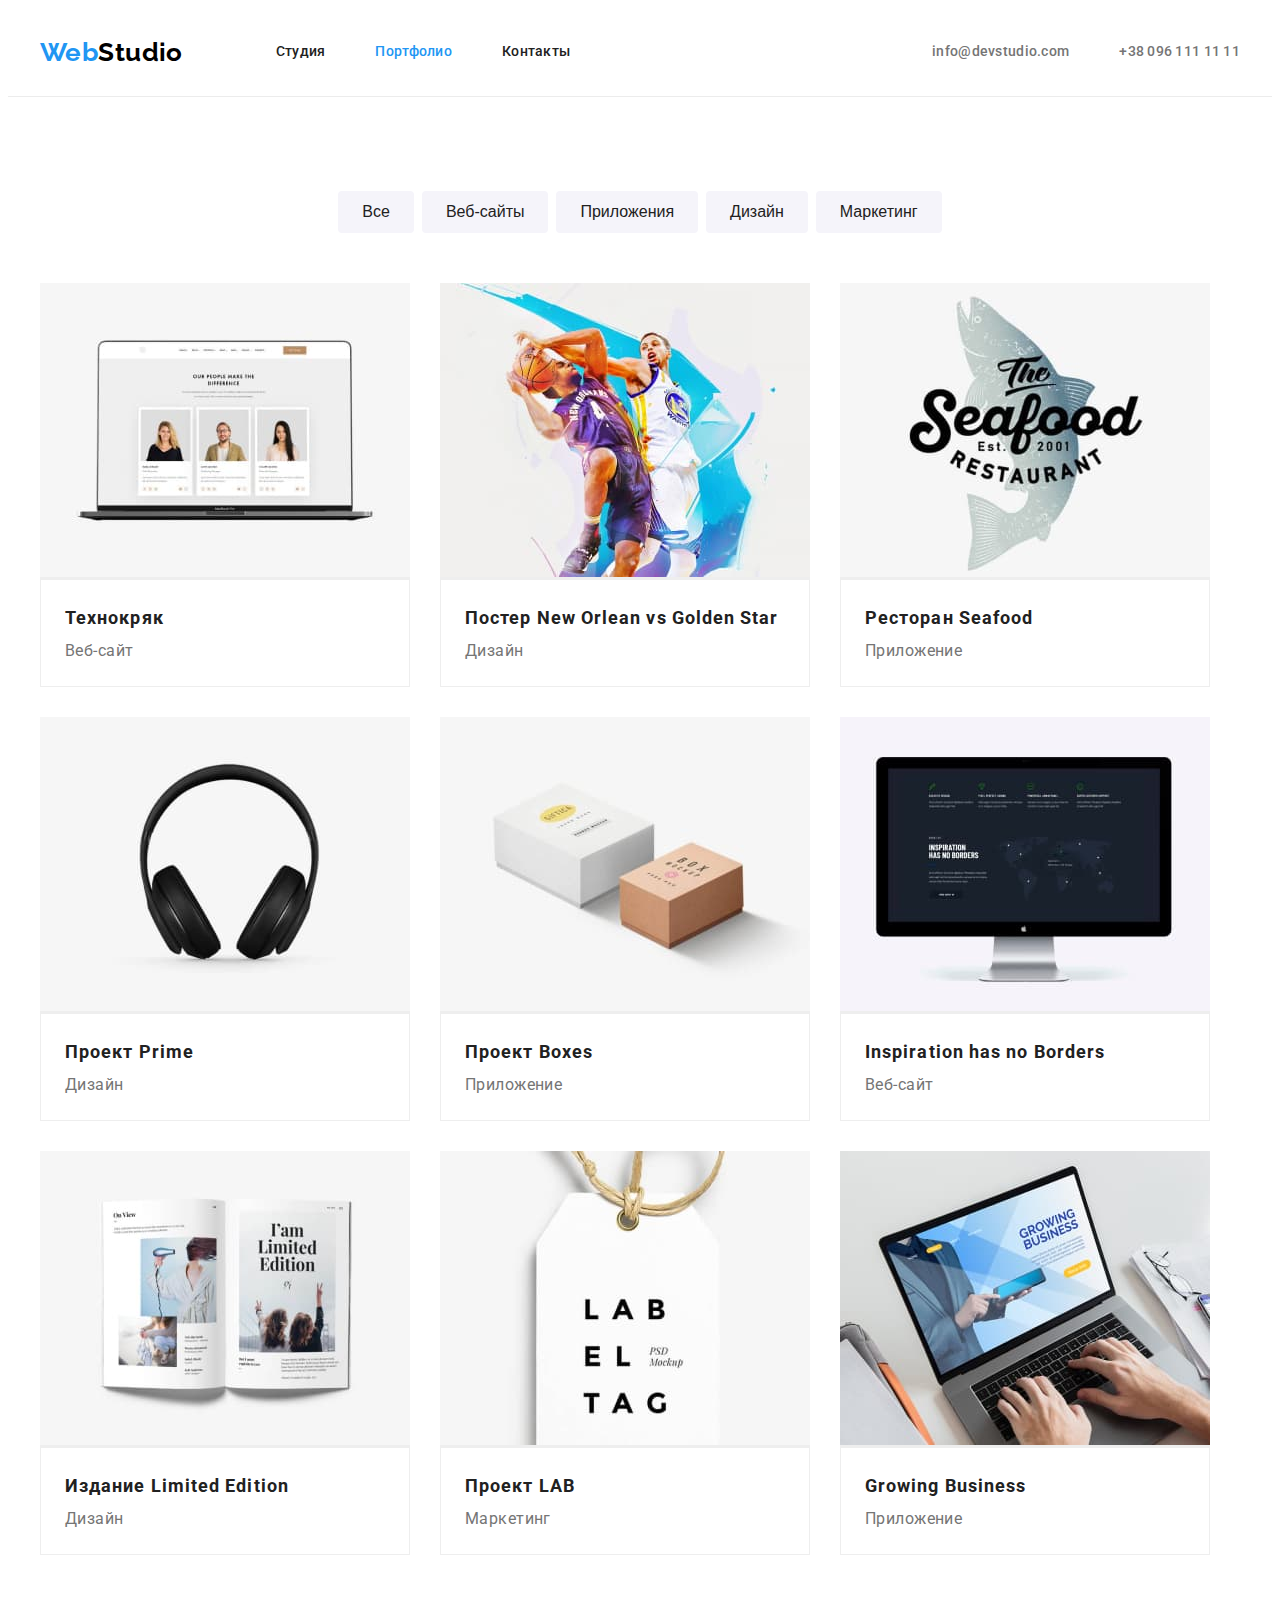
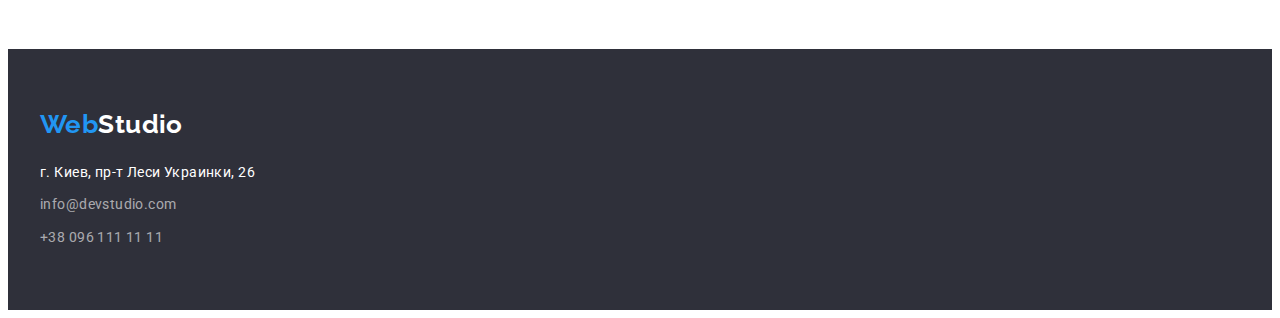
==== commit dcfbfd4c: "Внес правки. переименовал классы" ====
--- a/portfolio.html
+++ b/portfolio.html
@@ -21,21 +21,28 @@
     <title>Портфолио</title>
   </head>
   <body>
+    <!-- header -->
     <header class="page-header">
       <div class="container main-nav">
+        <a class="logo" href="./index.html">Web<span class="logo-dark">Studio</span></a>
         <nav class="left-nav">
-          <a class="logo link" href="./index.html">Web<span class="logo-dark">Studio</span></a>
           <ul class="site-nav">
-            <li class="item"><a class="link" href="./index.html">Студия</a></li>
-            <li class="item"><a class="link current" href="./portfolio.html">Портфолио</a></li>
-            <li class="item"><a class="link" href="/">Контакты</a></li>
+            <li class="site-nav-item">
+              <a class="site-nav-link" href="./index.html">Студия</a>
+            </li>
+            <li class="site-nav-item">
+              <a class="site-nav-link current" href="./portfolio.html">Портфолио</a>
+            </li>
+            <li class="site-nav-item"><a class="site-nav-link" href="/">Контакты</a></li>
           </ul>
         </nav>
         <ul class="contacts-nav">
-          <li class="item">
-            <a class="link" href="mailto:info@devstudio.com">info@devstudio.com</a>
+          <li class="contacts-nav-item">
+            <a class="contacts-nav-link" href="mailto:info@devstudio.com">info@devstudio.com</a>
           </li>
-          <li class="item"><a class="link" href="tel:+380961111111">+38 096 111 11 11</a></li>
+          <li class="contacts-nav-item">
+            <a class="contacts-nav-link" href="tel:+380961111111">+38 096 111 11 11</a>
+          </li>
         </ul>
       </div>
     </header>
@@ -134,18 +141,21 @@
         </div>
       </section>
     </main>
+    <!-- footer -->
     <footer class="footer">
       <div class="container">
-        <a class="logo link" href="./index.html">Web<span class="logo-white">Studio</span></a>
+        <a class="logo" href="./index.html">Web<span class="logo-white">Studio</span></a>
         <address class="adress">
           <ul class="adress-info">
-            <li class="item">
-              <a class="link adress-link" href="#">г. Киев, пр-т Леси Украинки, 26</a>
+            <li class="adress-info-item">
+              <a class="adress-link" href="#">г. Киев, пр-т Леси Украинки, 26</a>
             </li>
-            <li class="item">
-              <a class="link" href="mailto:info@devstudio.com">info@devstudio.com</a>
+            <li class="adress-info-item">
+              <a class="adress-info-link" href="mailto:info@devstudio.com">info@devstudio.com</a>
             </li>
-            <li class="item"><a class="link" href="tel:+380961111111">+38 096 111 11 11</a></li>
+            <li class="adress-info-item">
+              <a class="adress-info-link" href="tel:+380961111111">+38 096 111 11 11</a>
+            </li>
           </ul>
         </address>
       </div>
--- a/css/style.css
+++ b/css/style.css
@@ -21,7 +21,7 @@
   margin-top: 0;
   margin-bottom: 0;
 }
-.link {
+a {
   text-decoration: none;
 }
 ul {
@@ -47,18 +47,15 @@
   border-bottom-width: 1px;
   border-bottom-style: solid;
   border-bottom-color: #ececec;
-  height: 80px;
 }
 .main-nav {
   display: flex;
   align-items: center;
 }
 .left-nav {
-  display: flex;
+  margin-left: 93px;
 }
 .logo {
-  padding-top: 24px;
-  padding-bottom: 25px;
   font-family: Raleway;
   font-weight: 700;
   font-size: 26px;
@@ -73,43 +70,47 @@
 }
 .site-nav {
   display: flex;
-  align-items: center;
-  margin-left: 93px;
-}
-.site-nav .item:not(:last-child) {
+}
+.site-nav-item {
+  margin-top: 32px;
+  margin-bottom: 32px;
+}
+.site-nav-item:not(:last-child) {
   margin-right: 50px;
 }
 .site-nav .link:hover,
 .site-nav .link:focus {
   color: var(--text-color-logo);
 }
-.site-nav .link.current {
-  color: var(--text-color-logo);
-}
-.site-nav .link {
+.site-nav .current {
+  color: var(--text-color-logo);
+}
+.site-nav-link {
   font-weight: 500;
   line-height: 1.14;
   letter-spacing: 0.02em;
   color: var(--text-color-sec);
 }
 .contacts-nav {
+  justify-content: center;
   display: flex;
   margin-left: auto;
 }
-.contacts-nav .item:not(:last-child) {
+.contacts-nav-item:not(:last-child) {
   margin-right: 50px;
 }
-.contacts-nav .link {
+.contacts-nav-link {
   font-weight: 500;
   line-height: 1.14;
   letter-spacing: 0.02em;
   color: var(--text-color-main);
 }
-.contacts-nav .link:focus,
-.contacts-nav .link:hover {
-  color: var(--text-color-logo);
-}
-/* Studio */ /* hero */
+.contacts-nav-link:focus,
+.contacts-nav-link:hover {
+  color: var(--text-color-logo);
+}
+/* Studio-main */
+/* hero */
 .hero {
   padding: 200px 0;
   margin-left: auto;
@@ -145,11 +146,7 @@
   border-radius: 4px;
   border-color: transparent;
 }
-/* main */
-.work-section {
-  padding-top: 0;
-}
-
+/* Наши преимущества */
 .section-title {
   margin-bottom: 50px;
   text-align: center;
@@ -181,12 +178,31 @@
   text-transform: uppercase;
   color: var(--text-color-sec);
 }
+/* Чем мы занимаемся */
+.work-section {
+  padding-top: 0;
+}
+
 .work-img {
   display: flex;
 }
+
+.work-item:not(:last-child) {
+  margin-right: 30px;
+}
+/* Наша команда */
+.section-team {
+  background-color: var(--secbgc);
+}
+.team-desc {
+  display: flex;
+  text-align: center;
+}
+
 .team-item:not(:last-child) {
   margin-right: 30px;
 }
+
 .team-tumb {
   padding: 30px 0;
   background: #ffffff;
@@ -194,28 +210,15 @@
     0px 2px 1px rgba(0, 0, 0, 0.2);
   border-radius: 0px 0px 4px 4px;
 }
-.section-team {
-  background-color: var(--secbgc);
-}
-
-.team-desc {
-  display: flex;
-  text-align: center;
-}
-
-.team-desc .item:not(:last-child) {
-  margin-right: 30px;
-}
-.team-text {
-  margin-top: 10px;
-}
 .team-header {
   font-weight: 500;
   font-size: 16px;
   line-height: 1.18;
   color: var(--text-color-sec);
 }
-
+.team-text {
+  margin-top: 10px;
+}
 /* footer */
 .footer {
   padding: 60px 0;
@@ -226,17 +229,17 @@
   margin-top: 20px;
 }
 
-.adress-info .link {
+.adress-info-link {
   color: rgba(255, 255, 255, 0.6);
 }
-.link.adress-link {
-  color: var(--text-color-white);
-}
-.adress-info .link:focus,
-.adress-info .link:hover {
-  color: var(--text-color-logo);
-}
-.adress-info .item:not(:last-child) {
+.adress-link {
+  color: var(--text-color-white);
+}
+.adress-info-link:focus,
+.adress-info-link:hover {
+  color: var(--text-color-logo);
+}
+.adress-info-item:not(:last-child) {
   margin-bottom: 9px;
 }
 
@@ -302,9 +305,9 @@
   padding: 20px 24px;
 }
 
-.gallery-items .gallery-item:nth-child(3n) {
+.gallery-item:nth-child(3n) {
   margin-right: 0;
 }
-.gallery-items .gallery-item:nth-last-child(-n + 3) {
+.gallery-item:nth-last-child(-n + 3) {
   margin-bottom: 0px;
 }
